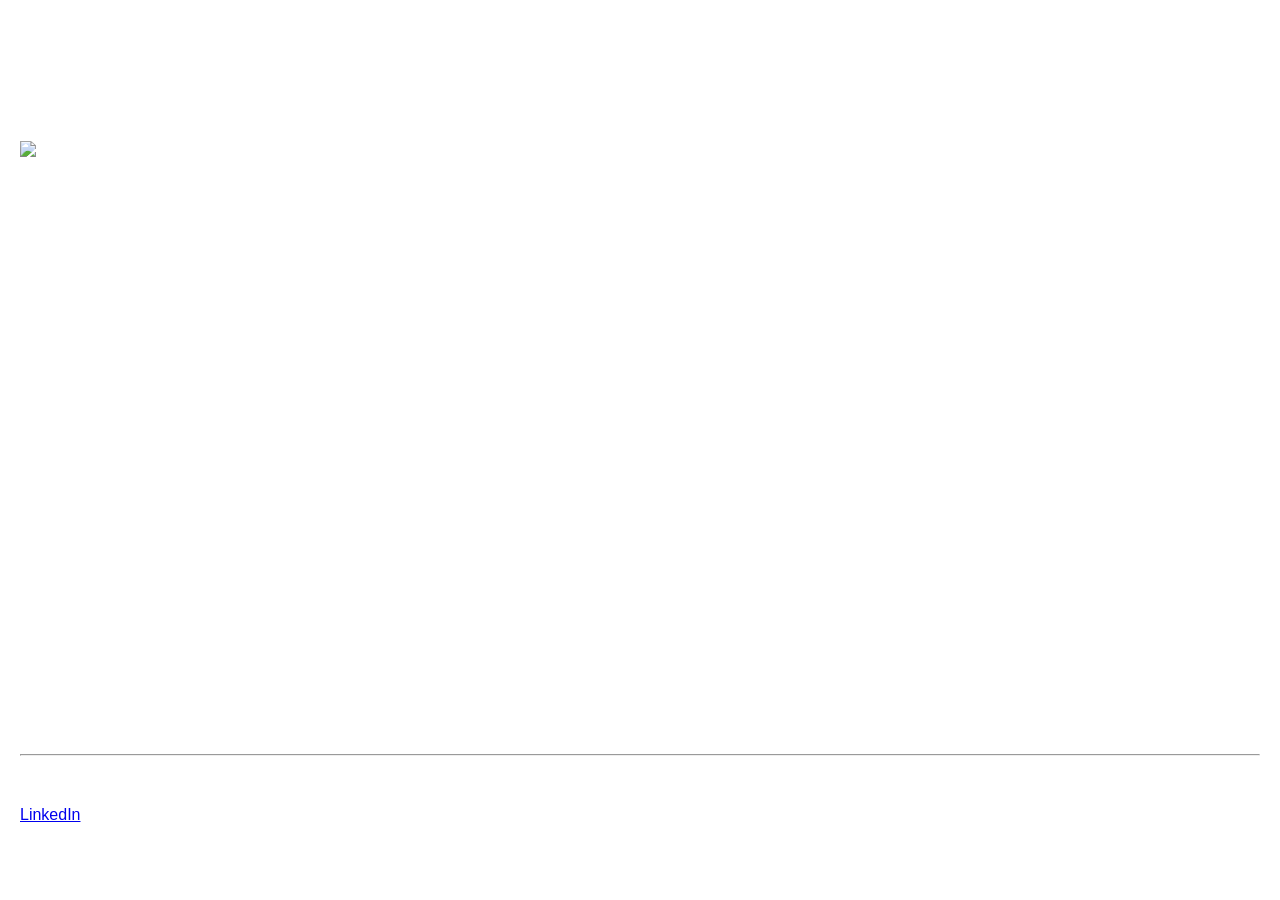
==== index.html @ 5d62968f "Update index.html" ====
<!DOCTYPE html>
<html>
<head>
    <title>GURU PRASANTH BIO</title>
    <link rel="icon" href="img/profile.jpg">
<style>
body {
    background-image: url("backgroungimg.jpeg");
    background-size: cover;
    background-position: center;
    background-repeat: no-repeat;
    background-attachment: fixed;

            color: white;
            font-family: Arial, sans-serif;
            margin: 0;
            padding: 20px;

</style>
</head>
<body>
    <h1>Guru Prasanth S</h1>
    <h3>B.Tech Mechanical Engineering Student</h3>

    <img src="myimage.jpeg" width="200">

    <h1>About Me</h1>
    <h2>
    <p>
    

I am S. Guru Prasanth, a dedicated second-year Mechanical Engineering student at Ka   lasalingam Academy of Research and Education. After successfully completing my first year, I continue to build a strong foundation in engineering principles while developing my technical and analytical skills.

I have a keen interest in mechanical design, manufacturing processes, and emerging technologies within the engineering field. I am committed to continuous learning, problem-solving, and gaining practical knowledge through academic projects and hands-on experiences.

My goal is to grow into a skilled mechanical engineer who can contribute innovative solutions to real-world challenges while maintaining a strong focus on professional development and lifelong learning.
    </p>
    </h2>

    <h2>Skills</h2>
    <ul>
      <li>AutoCAD</li>
      <li>SolidWorks</li>
      <li>HTML Basics</li>
    </ul>
    <p>B.Tech Mechanical Engineering</p>
    <p>Kalasalingam Academy of Research and Education</p>

    <h3>Contact : 8220385609</h2>
    <p>Email: s.guruprasanth06@gmail.com</p>

    <hr>
    <p>© 2026 Guru Prasanth S</p>
    <a href="https://www.linkedin.com/in/s-guru-prasanth-6a1b2523b/">LinkedIn</a>
</body>
</html>
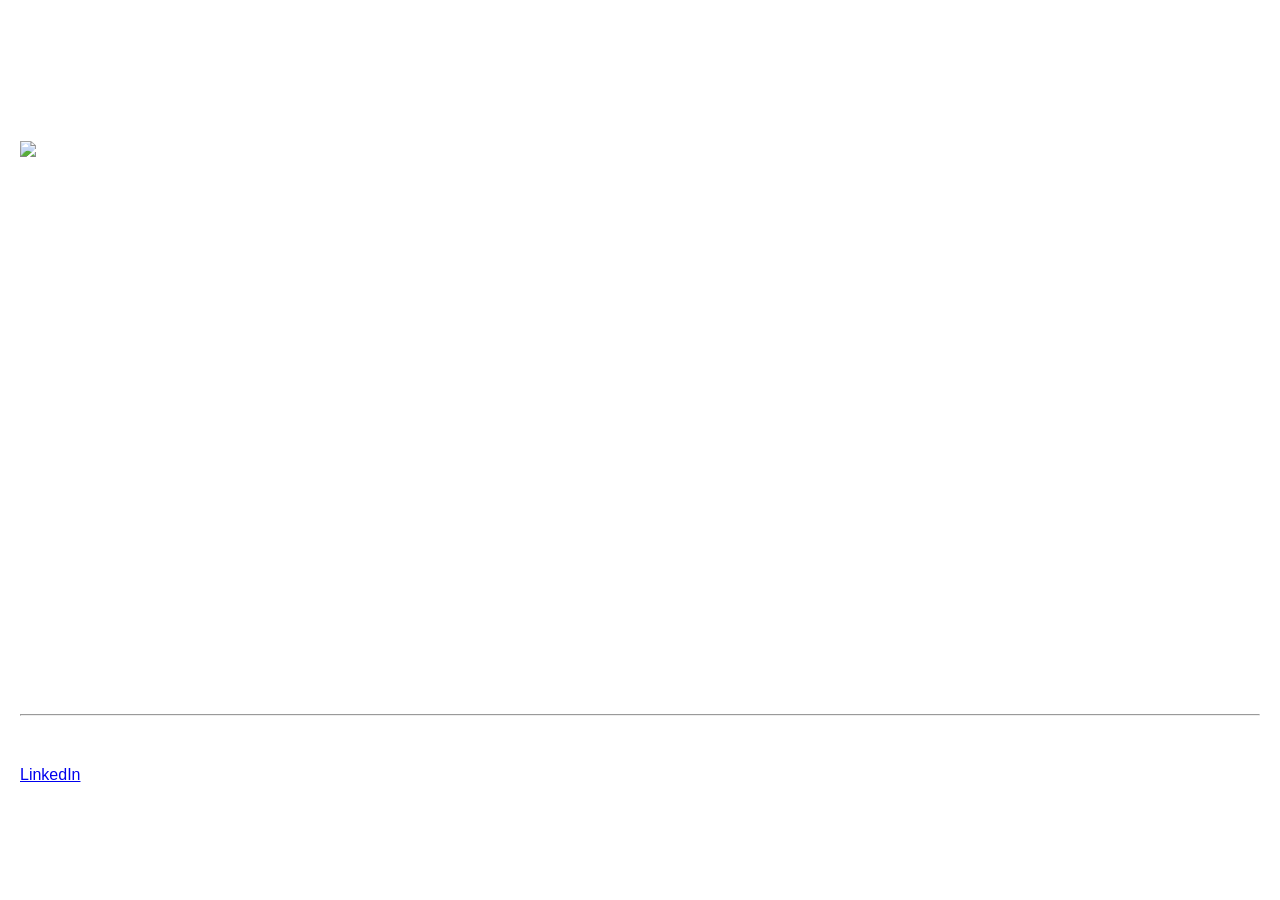
==== commit 3c903585: "Add files via upload" ====
--- a/index.html
+++ b/index.html
@@ -3,54 +3,74 @@
 <head>
     <title>GURU PRASANTH BIO</title>
     <link rel="icon" href="img/profile.jpg">
-<style>
-body {
-    background-image: url("backgroungimg.jpeg");
-    background-size: cover;
-    background-position: center;
-    background-repeat: no-repeat;
-    background-attachment: fixed;
+
+    <style>
+        body {
+            background-image: url("backgroungimg.jpeg");
+            background-size: cover;
+            background-position: center;
+            background-repeat: no-repeat;
+            background-attachment: fixed;
 
             color: white;
             font-family: Arial, sans-serif;
             margin: 0;
             padding: 20px;
+        }
+    </style>
+</head>
 
-</style>
-</head>
 <body>
+
     <h1>Guru Prasanth S</h1>
     <h3>B.Tech Mechanical Engineering Student</h3>
 
-    <img src="myimage.jpeg" width="200">
+    <img src="myimage.jpeg" width="200" alt="Guru Prasanth">
 
     <h1>About Me</h1>
-    <h2>
+
     <p>
-    
+        I am S. Guru Prasanth, a dedicated second-year Mechanical Engineering student at
+        Kalasalingam Academy of Research and Education. After successfully completing my
+        first year, I continue to build a strong foundation in engineering principles while
+        developing my technical and analytical skills.
+    </p>
 
-I am S. Guru Prasanth, a dedicated second-year Mechanical Engineering student at Ka   lasalingam Academy of Research and Education. After successfully completing my first year, I continue to build a strong foundation in engineering principles while developing my technical and analytical skills.
+    <p>
+        I have a keen interest in mechanical design, manufacturing processes, and emerging
+        technologies within the engineering field. I am committed to continuous learning,
+        problem-solving, and gaining practical knowledge through academic projects and
+        hands-on experiences.
+    </p>
 
-I have a keen interest in mechanical design, manufacturing processes, and emerging technologies within the engineering field. I am committed to continuous learning, problem-solving, and gaining practical knowledge through academic projects and hands-on experiences.
-
-My goal is to grow into a skilled mechanical engineer who can contribute innovative solutions to real-world challenges while maintaining a strong focus on professional development and lifelong learning.
+    <p>
+        My goal is to grow into a skilled mechanical engineer who can contribute innovative
+        solutions to real-world challenges while maintaining a strong focus on professional
+        development and lifelong learning.
     </p>
-    </h2>
 
     <h2>Skills</h2>
     <ul>
-      <li>AutoCAD</li>
-      <li>SolidWorks</li>
-      <li>HTML Basics</li>
+        <li>AutoCAD</li>
+        <li>SolidWorks</li>
+        <li>HTML Basics</li>
     </ul>
+
+    <h2>Education</h2>
     <p>B.Tech Mechanical Engineering</p>
     <p>Kalasalingam Academy of Research and Education</p>
 
-    <h3>Contact : 8220385609</h2>
+    <h3>Contact: 8220385609</h3>
     <p>Email: s.guruprasanth06@gmail.com</p>
 
     <hr>
-    <p>© 2026 Guru Prasanth S</p>
-    <a href="https://www.linkedin.com/in/s-guru-prasanth-6a1b2523b/">LinkedIn</a>
+
+    <p>&copy; 2026 Guru Prasanth S</p>
+
+    <a href="https://www.linkedin.com/in/s-guru-prasanth-6a1b2523b/" target="_blank">
+        LinkedIn
+    </a>
+
 </body>
 </html>
+
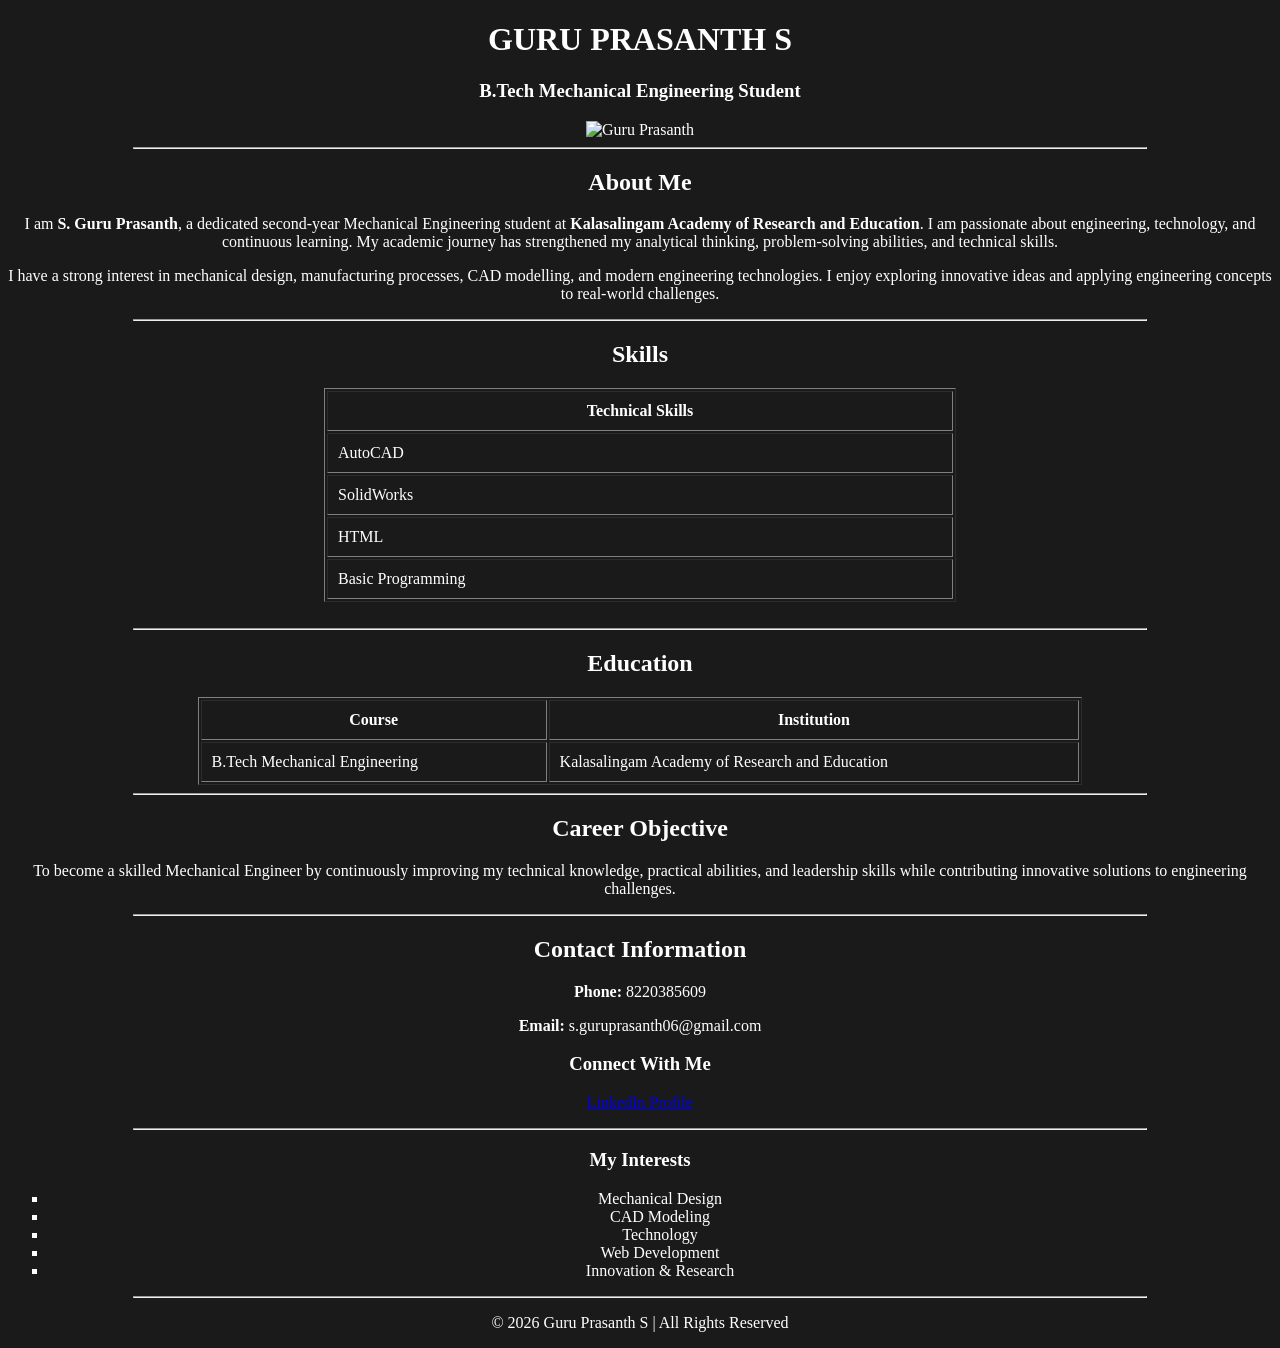
==== commit 931123d1: "Add files via upload" ====
--- a/index.html
+++ b/index.html
@@ -1,76 +1,126 @@
 <!DOCTYPE html>
-<html>
+<html lang="en">
 <head>
-    <title>GURU PRASANTH BIO</title>
+    <meta charset="UTF-8">
+    <meta name="viewport" content="width=device-width, initial-scale=1.0">
+    <title>Guru Prasanth | Portfolio</title>
     <link rel="icon" href="img/profile.jpg">
-
-    <style>
-        body {
-            background-image: url("backgroungimg.jpeg");
-            background-size: cover;
-            background-position: center;
-            background-repeat: no-repeat;
-            background-attachment: fixed;
-
-            color: white;
-            font-family: Arial, sans-serif;
-            margin: 0;
-            padding: 20px;
-        }
-    </style>
 </head>
 
-<body>
+<body bgcolor="#1a1a1a" text="white">
 
-    <h1>Guru Prasanth S</h1>
-    <h3>B.Tech Mechanical Engineering Student</h3>
+    <center>
 
-    <img src="myimage.jpeg" width="200" alt="Guru Prasanth">
+        <h1>GURU PRASANTH S</h1>
+        <h3>B.Tech Mechanical Engineering Student</h3>
 
-    <h1>About Me</h1>
+        <img src="myimage.jpeg"
+             alt="Guru Prasanth"
+             width="220"
+             height="220">
 
-    <p>
-        I am S. Guru Prasanth, a dedicated second-year Mechanical Engineering student at
-        Kalasalingam Academy of Research and Education. After successfully completing my
-        first year, I continue to build a strong foundation in engineering principles while
-        developing my technical and analytical skills.
-    </p>
+        <hr width="80%">
 
-    <p>
-        I have a keen interest in mechanical design, manufacturing processes, and emerging
-        technologies within the engineering field. I am committed to continuous learning,
-        problem-solving, and gaining practical knowledge through academic projects and
-        hands-on experiences.
-    </p>
+        <h2>About Me</h2>
 
-    <p>
-        My goal is to grow into a skilled mechanical engineer who can contribute innovative
-        solutions to real-world challenges while maintaining a strong focus on professional
-        development and lifelong learning.
-    </p>
+        <p width="80%">
+            I am <b>S. Guru Prasanth</b>, a dedicated second-year Mechanical Engineering
+            student at <b>Kalasalingam Academy of Research and Education</b>.
+            I am passionate about engineering, technology, and continuous learning.
+            My academic journey has strengthened my analytical thinking,
+            problem-solving abilities, and technical skills.
+        </p>
 
-    <h2>Skills</h2>
-    <ul>
-        <li>AutoCAD</li>
-        <li>SolidWorks</li>
-        <li>HTML Basics</li>
-    </ul>
+        <p>
+            I have a strong interest in mechanical design, manufacturing processes,
+            CAD modelling, and modern engineering technologies. I enjoy exploring
+            innovative ideas and applying engineering concepts to real-world challenges.
+        </p>
 
-    <h2>Education</h2>
-    <p>B.Tech Mechanical Engineering</p>
-    <p>Kalasalingam Academy of Research and Education</p>
+        <hr width="80%">
 
-    <h3>Contact: 8220385609</h3>
-    <p>Email: s.guruprasanth06@gmail.com</p>
+        <h2>Skills</h2>
 
-    <hr>
+        <table border="1" cellpadding="10" width="50%">
+            <tr>
+                <th>Technical Skills</th>
+            </tr>
+            <tr>
+                <td>AutoCAD</td>
+            </tr>
+            <tr>
+                <td>SolidWorks</td>
+            </tr>
+            <tr>
+                <td>HTML</td>
+            </tr>
+            <tr>
+                <td>Basic Programming</td>
+            </tr>
+        </table>
 
-    <p>&copy; 2026 Guru Prasanth S</p>
+        <br>
 
-    <a href="https://www.linkedin.com/in/s-guru-prasanth-6a1b2523b/" target="_blank">
-        LinkedIn
-    </a>
+        <hr width="80%">
+
+        <h2>Education</h2>
+
+        <table border="1" cellpadding="10" width="70%">
+            <tr>
+                <th>Course</th>
+                <th>Institution</th>
+            </tr>
+            <tr>
+                <td>B.Tech Mechanical Engineering</td>
+                <td>Kalasalingam Academy of Research and Education</td>
+            </tr>
+        </table>
+
+        <hr width="80%">
+
+        <h2>Career Objective</h2>
+
+        <p>
+            To become a skilled Mechanical Engineer by continuously improving my
+            technical knowledge, practical abilities, and leadership skills while
+            contributing innovative solutions to engineering challenges.
+        </p>
+
+        <hr width="80%">
+
+        <h2>Contact Information</h2>
+
+        <p><b>Phone:</b> 8220385609</p>
+        <p><b>Email:</b> s.guruprasanth06@gmail.com</p>
+
+        <h3>Connect With Me</h3>
+
+        <p>
+            <a href="https://www.linkedin.com/in/s-guru-prasanth-6a1b2523b/"
+               target="_blank">
+                LinkedIn Profile
+            </a>
+        </p>
+
+        <hr width="80%">
+
+        <h3>My Interests</h3>
+
+        <ul type="square">
+            <li>Mechanical Design</li>
+            <li>CAD Modeling</li>
+            <li>Technology</li>
+            <li>Web Development</li>
+            <li>Innovation & Research</li>
+        </ul>
+
+        <hr width="80%">
+
+        <footer>
+            <p>&copy; 2026 Guru Prasanth S | All Rights Reserved</p>
+        </footer>
+
+    </center>
 
 </body>
-</html>
-
+</html>
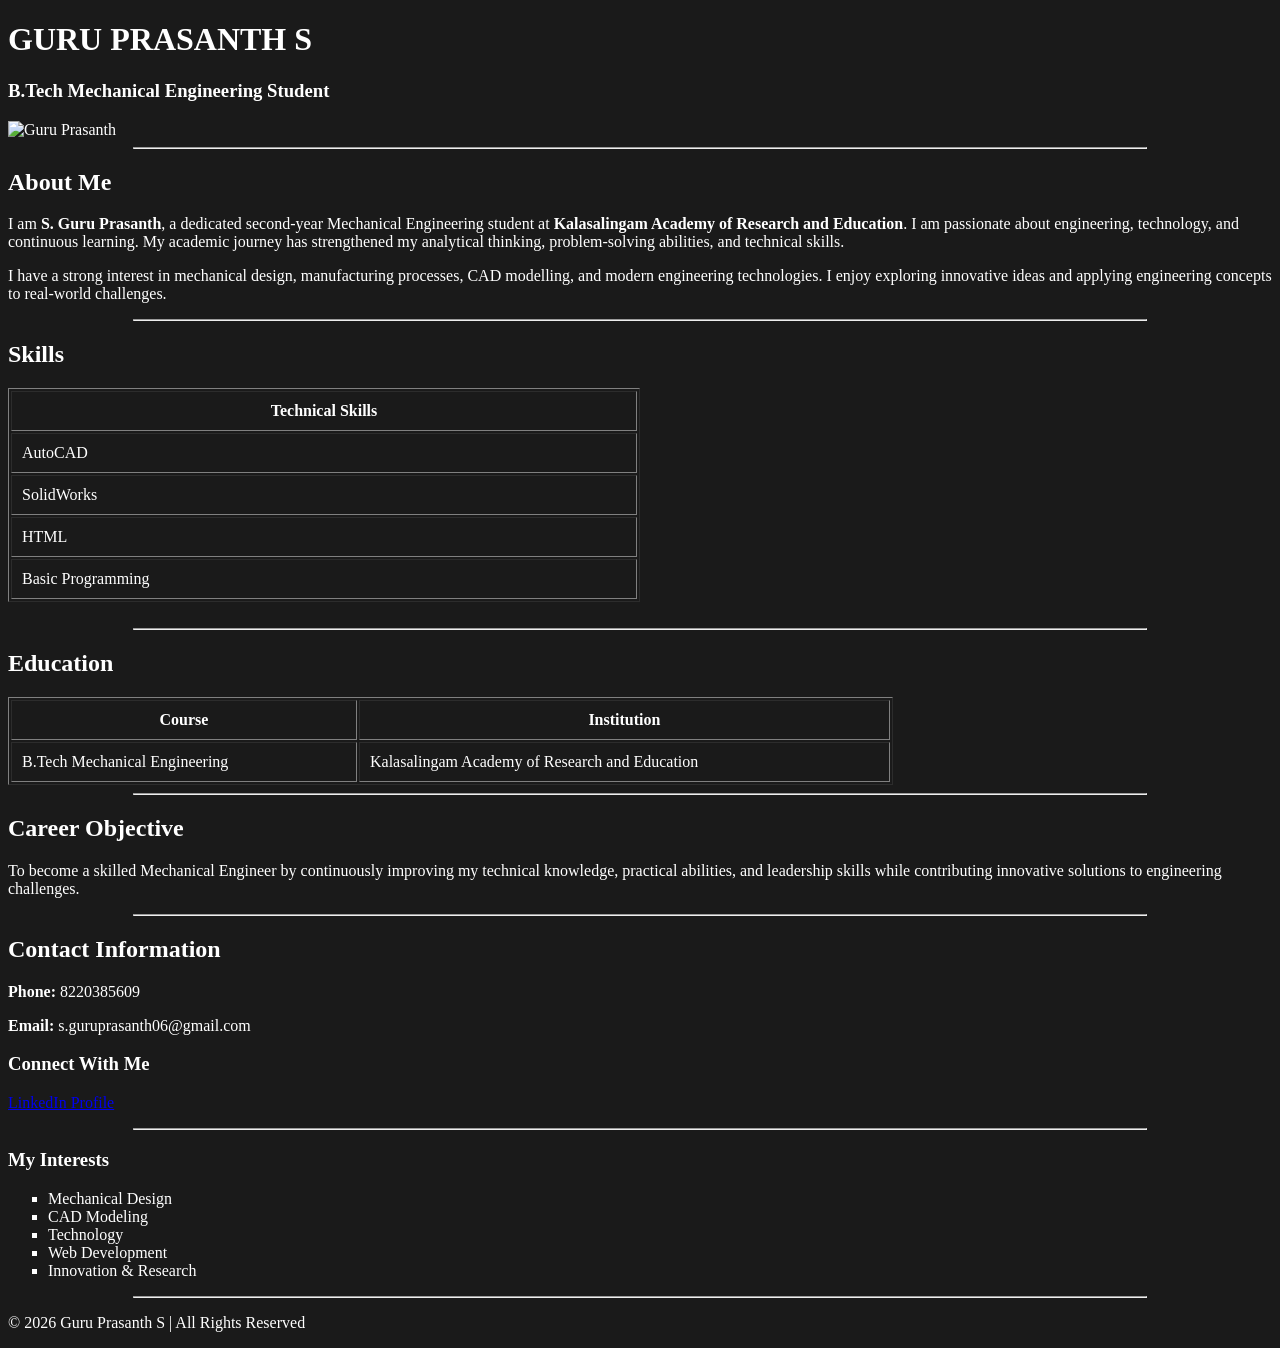
==== commit 0e4faaa2: "Update index.html" ====
--- a/index.html
+++ b/index.html
@@ -9,7 +9,6 @@
 
 <body bgcolor="#1a1a1a" text="white">
 
-    <center>
 
         <h1>GURU PRASANTH S</h1>
         <h3>B.Tech Mechanical Engineering Student</h3>
@@ -120,7 +119,6 @@
             <p>&copy; 2026 Guru Prasanth S | All Rights Reserved</p>
         </footer>
 
-    </center>
 
 </body>
-</html>+</html>
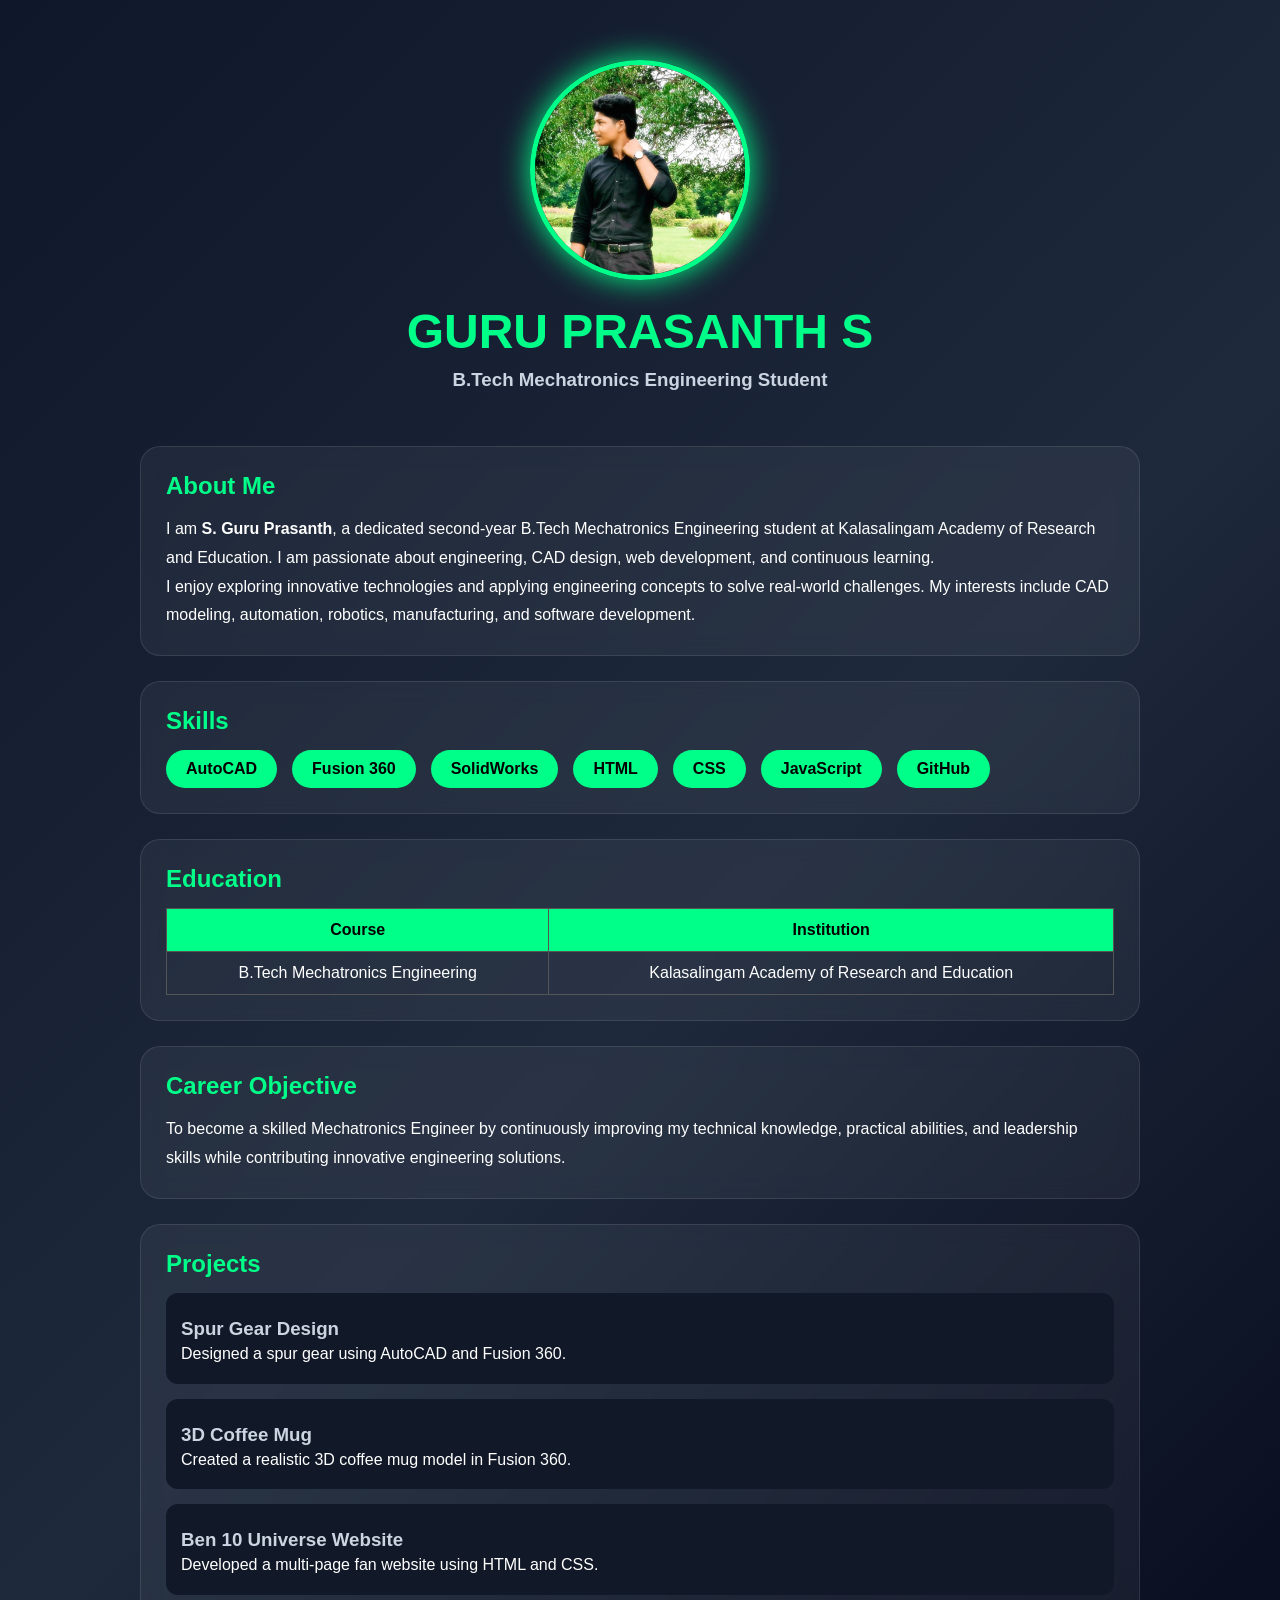
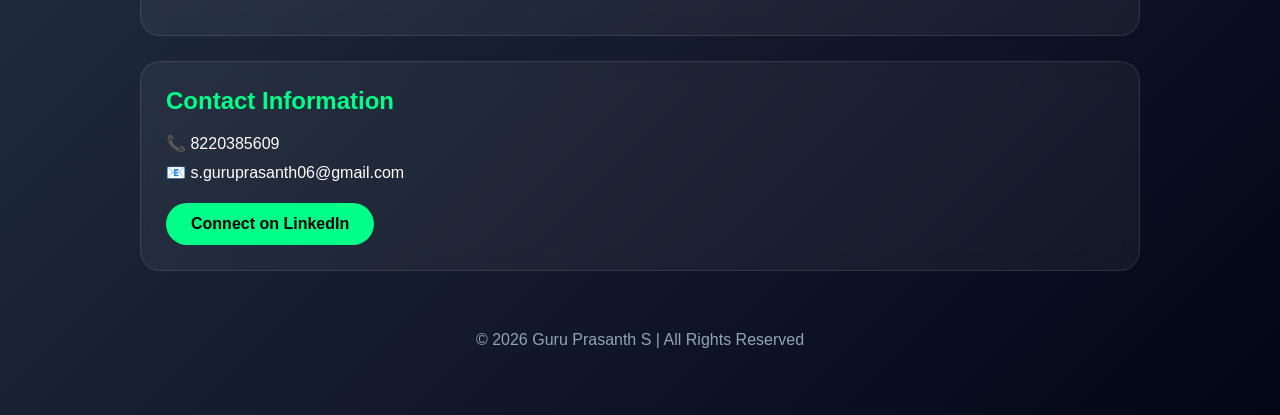
==== commit 9bd8b77b: "Add files via upload" ====
--- a/index.html
+++ b/index.html
@@ -4,121 +4,116 @@
     <meta charset="UTF-8">
     <meta name="viewport" content="width=device-width, initial-scale=1.0">
     <title>Guru Prasanth | Portfolio</title>
-    <link rel="icon" href="img/profile.jpg">
+    <link rel="stylesheet" href="style.css">
 </head>
 
-<body bgcolor="#1a1a1a" text="white">
+<body>
 
+    <div class="container">
 
-        <h1>GURU PRASANTH S</h1>
-        <h3>B.Tech Mechanical Engineering Student</h3>
+        <header>
+            <img src="myimage.jpeg" alt="Guru Prasanth" class="profile-pic">
 
-        <img src="myimage.jpeg"
-             alt="Guru Prasanth"
-             width="220"
-             height="220">
+            <h1>GURU PRASANTH S</h1>
+            <h3>B.Tech Mechatronics Engineering Student</h3>
+        </header>
 
-        <hr width="80%">
+        <section class="card">
+            <h2>About Me</h2>
 
-        <h2>About Me</h2>
+            <p>
+                I am <b>S. Guru Prasanth</b>, a dedicated second-year
+                B.Tech Mechatronics Engineering student at
+                Kalasalingam Academy of Research and Education.
+                I am passionate about engineering, CAD design,
+                web development, and continuous learning.
+            </p>
 
-        <p width="80%">
-            I am <b>S. Guru Prasanth</b>, a dedicated second-year Mechanical Engineering
-            student at <b>Kalasalingam Academy of Research and Education</b>.
-            I am passionate about engineering, technology, and continuous learning.
-            My academic journey has strengthened my analytical thinking,
-            problem-solving abilities, and technical skills.
-        </p>
+            <p>
+                I enjoy exploring innovative technologies and applying
+                engineering concepts to solve real-world challenges.
+                My interests include CAD modeling, automation,
+                robotics, manufacturing, and software development.
+            </p>
+        </section>
 
-        <p>
-            I have a strong interest in mechanical design, manufacturing processes,
-            CAD modelling, and modern engineering technologies. I enjoy exploring
-            innovative ideas and applying engineering concepts to real-world challenges.
-        </p>
+        <section class="card">
+            <h2>Skills</h2>
 
-        <hr width="80%">
+            <div class="skills">
+                <span>AutoCAD</span>
+                <span>Fusion 360</span>
+                <span>SolidWorks</span>
+                <span>HTML</span>
+                <span>CSS</span>
+                <span>JavaScript</span>
+                <span>GitHub</span>
+            </div>
+        </section>
 
-        <h2>Skills</h2>
+        <section class="card">
+            <h2>Education</h2>
 
-        <table border="1" cellpadding="10" width="50%">
-            <tr>
-                <th>Technical Skills</th>
-            </tr>
-            <tr>
-                <td>AutoCAD</td>
-            </tr>
-            <tr>
-                <td>SolidWorks</td>
-            </tr>
-            <tr>
-                <td>HTML</td>
-            </tr>
-            <tr>
-                <td>Basic Programming</td>
-            </tr>
-        </table>
+            <table>
+                <tr>
+                    <th>Course</th>
+                    <th>Institution</th>
+                </tr>
 
-        <br>
+                <tr>
+                    <td>B.Tech Mechatronics Engineering</td>
+                    <td>Kalasalingam Academy of Research and Education</td>
+                </tr>
+            </table>
+        </section>
 
-        <hr width="80%">
+        <section class="card">
+            <h2>Career Objective</h2>
 
-        <h2>Education</h2>
+            <p>
+                To become a skilled Mechatronics Engineer by continuously
+                improving my technical knowledge, practical abilities,
+                and leadership skills while contributing innovative
+                engineering solutions.
+            </p>
+        </section>
 
-        <table border="1" cellpadding="10" width="70%">
-            <tr>
-                <th>Course</th>
-                <th>Institution</th>
-            </tr>
-            <tr>
-                <td>B.Tech Mechanical Engineering</td>
-                <td>Kalasalingam Academy of Research and Education</td>
-            </tr>
-        </table>
+        <section class="card">
+            <h2>Projects</h2>
 
-        <hr width="80%">
+            <div class="project">
+                <h3>Spur Gear Design</h3>
+                <p>Designed a spur gear using AutoCAD and Fusion 360.</p>
+            </div>
 
-        <h2>Career Objective</h2>
+            <div class="project">
+                <h3>3D Coffee Mug</h3>
+                <p>Created a realistic 3D coffee mug model in Fusion 360.</p>
+            </div>
 
-        <p>
-            To become a skilled Mechanical Engineer by continuously improving my
-            technical knowledge, practical abilities, and leadership skills while
-            contributing innovative solutions to engineering challenges.
-        </p>
+            <div class="project">
+                <h3>Ben 10 Universe Website</h3>
+                <p>Developed a multi-page fan website using HTML and CSS.</p>
+            </div>
+        </section>
 
-        <hr width="80%">
+        <section class="card">
+            <h2>Contact Information</h2>
 
-        <h2>Contact Information</h2>
+            <p>📞 8220385609</p>
+            <p>📧 s.guruprasanth06@gmail.com</p>
 
-        <p><b>Phone:</b> 8220385609</p>
-        <p><b>Email:</b> s.guruprasanth06@gmail.com</p>
-
-        <h3>Connect With Me</h3>
-
-        <p>
             <a href="https://www.linkedin.com/in/s-guru-prasanth-6a1b2523b/"
-               target="_blank">
-                LinkedIn Profile
+                target="_blank" class="btn">
+                Connect on LinkedIn
             </a>
-        </p>
-
-        <hr width="80%">
-
-        <h3>My Interests</h3>
-
-        <ul type="square">
-            <li>Mechanical Design</li>
-            <li>CAD Modeling</li>
-            <li>Technology</li>
-            <li>Web Development</li>
-            <li>Innovation & Research</li>
-        </ul>
-
-        <hr width="80%">
+        </section>
 
         <footer>
-            <p>&copy; 2026 Guru Prasanth S | All Rights Reserved</p>
+            <p>© 2026 Guru Prasanth S | All Rights Reserved</p>
         </footer>
 
+    </div>
 
 </body>
-</html>
+</html> 
--- a/style.css
+++ b/style.css
@@ -0,0 +1,161 @@
+*{
+    margin:0;
+    padding:0;
+    box-sizing:border-box;
+    font-family:'Segoe UI',sans-serif;
+}
+
+body{
+    background:linear-gradient(
+    135deg,
+    #0f172a,
+    #1e293b,
+    #020617);
+    color:white;
+    min-height:100vh;
+}
+
+.container{
+    width:90%;
+    max-width:1000px;
+    margin:auto;
+    padding:30px 0;
+}
+
+header{
+    text-align:center;
+    padding:30px;
+}
+
+.profile-pic{
+    width:220px;
+    height:220px;
+    border-radius:50%;
+    object-fit:cover;
+    border:5px solid #00ff88;
+    box-shadow:0 0 30px #00ff88;
+    transition:0.4s;
+}
+
+.profile-pic:hover{
+    transform:scale(1.05);
+}
+
+h1{
+    margin-top:20px;
+    font-size:3rem;
+    color:#00ff88;
+}
+
+h3{
+    margin-top:10px;
+    color:#cbd5e1;
+}
+
+.card{
+    background:rgba(255,255,255,0.05);
+    backdrop-filter:blur(10px);
+    border:1px solid rgba(255,255,255,0.1);
+    border-radius:20px;
+    padding:25px;
+    margin:25px 0;
+    transition:0.4s;
+}
+
+.card:hover{
+    transform:translateY(-5px);
+    box-shadow:0 0 20px rgba(0,255,136,0.3);
+}
+
+h2{
+    color:#00ff88;
+    margin-bottom:15px;
+}
+
+p{
+    line-height:1.8;
+}
+
+.skills{
+    display:flex;
+    flex-wrap:wrap;
+    gap:15px;
+}
+
+.skills span{
+    background:#00ff88;
+    color:black;
+    padding:10px 20px;
+    border-radius:30px;
+    font-weight:bold;
+    transition:0.3s;
+}
+
+.skills span:hover{
+    transform:scale(1.1);
+}
+
+table{
+    width:100%;
+    border-collapse:collapse;
+}
+
+table th{
+    background:#00ff88;
+    color:black;
+}
+
+table th,
+table td{
+    border:1px solid #555;
+    padding:12px;
+    text-align:center;
+}
+
+.project{
+    background:#111827;
+    padding:15px;
+    margin:15px 0;
+    border-radius:12px;
+}
+
+.btn{
+    display:inline-block;
+    margin-top:15px;
+    padding:12px 25px;
+    background:#00ff88;
+    color:black;
+    text-decoration:none;
+    border-radius:30px;
+    font-weight:bold;
+    transition:0.3s;
+}
+
+.btn:hover{
+    transform:scale(1.05);
+    box-shadow:0 0 15px #00ff88;
+}
+
+footer{
+    text-align:center;
+    padding:30px;
+    color:#94a3b8;
+}
+
+/* Mobile Responsive */
+
+@media(max-width:768px){
+
+    h1{
+        font-size:2rem;
+    }
+
+    .profile-pic{
+        width:180px;
+        height:180px;
+    }
+
+    .skills{
+        justify-content:center;
+    }
+ }    
